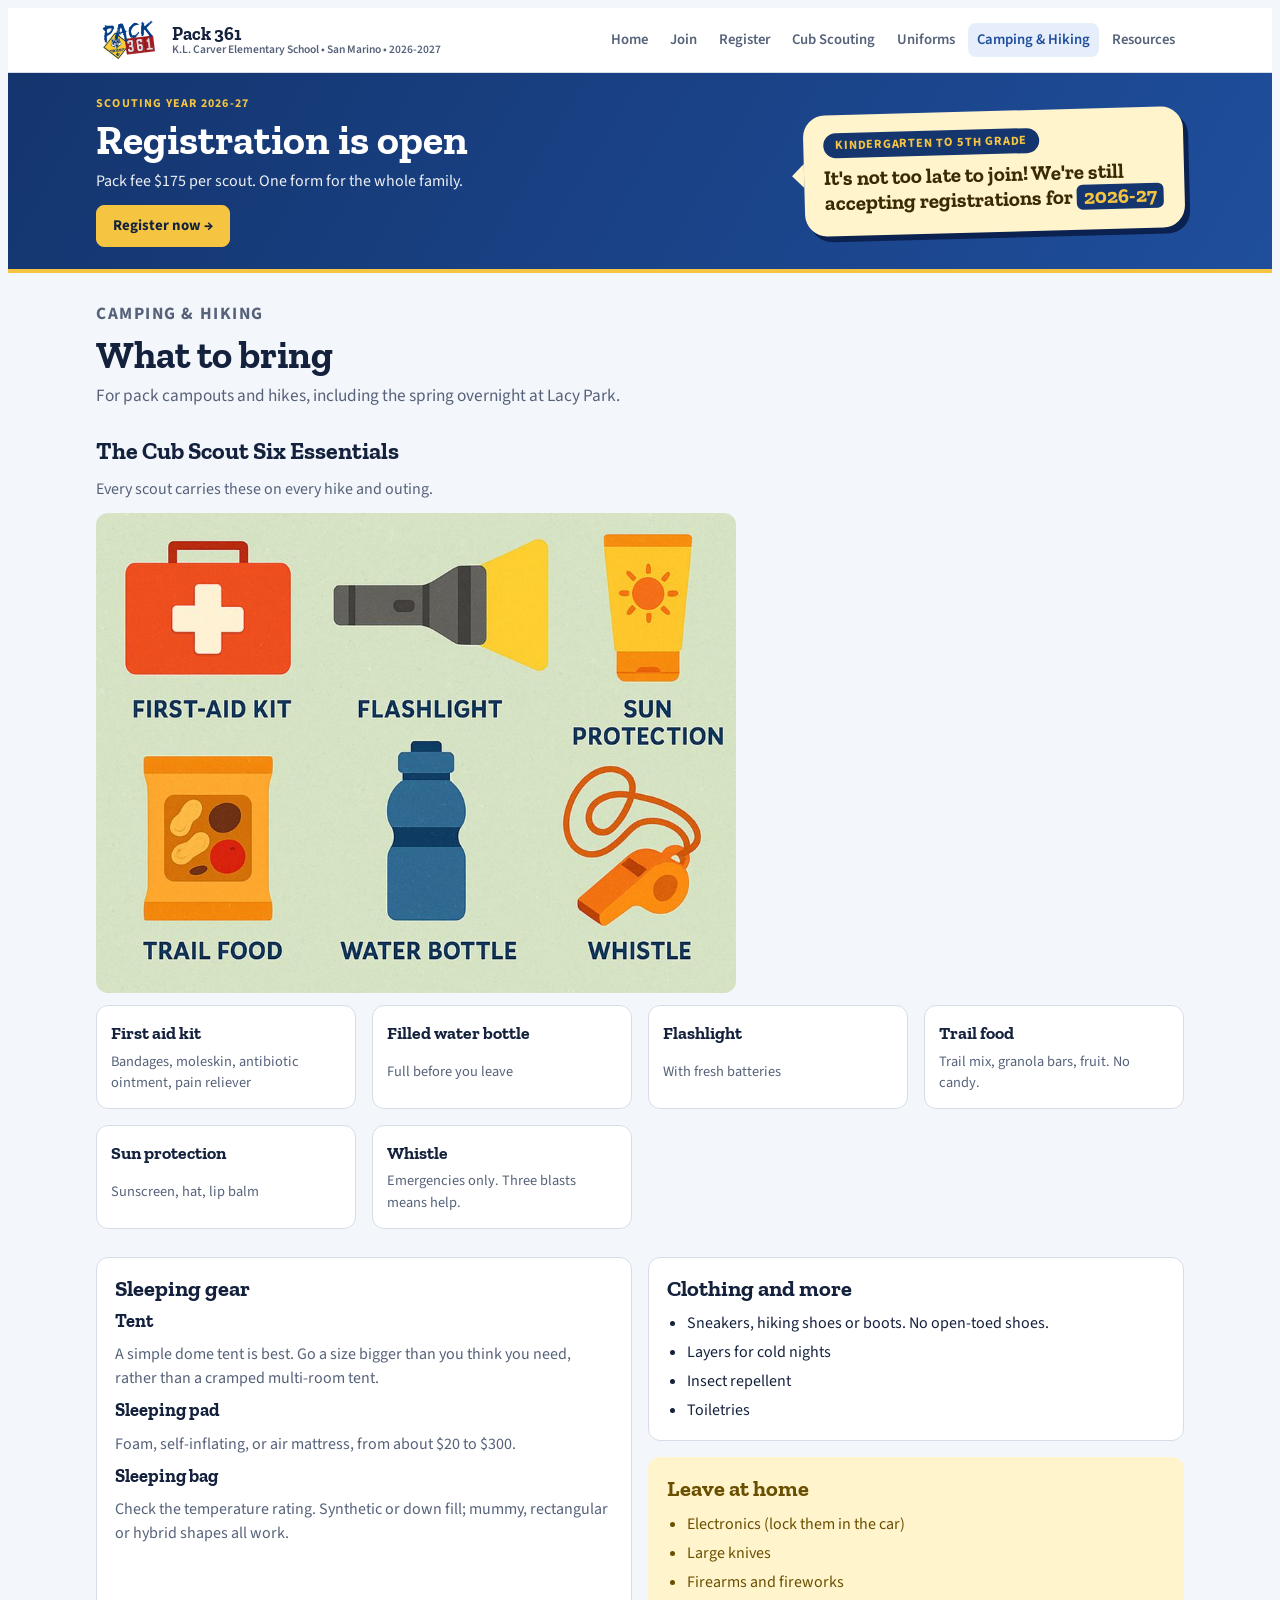
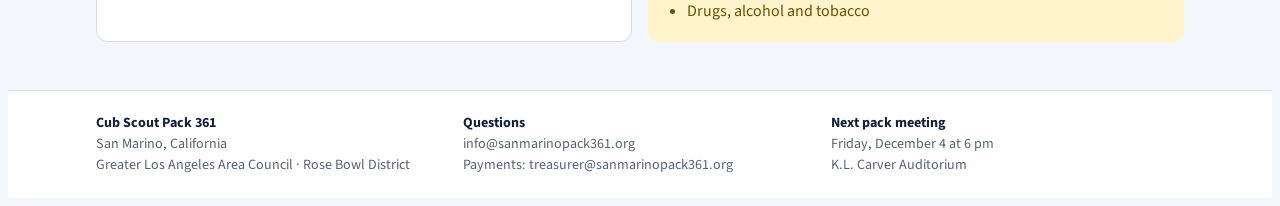
==== camping-hiking/index.html @ 8110ad8a "Add files via upload" ====
<!doctype html>
<html lang="en">
<head>
<meta charset="utf-8">
<meta name="viewport" content="width=device-width, initial-scale=1">
<title>Camping & Hiking · Pack 361</title>
<meta name="description" content="What to bring on Pack 361 campouts and hikes.">
<link rel="icon" href="/assets/logo.png">
<link rel="preconnect" href="https://fonts.googleapis.com">
<link rel="preconnect" href="https://fonts.gstatic.com" crossorigin>
<link rel="stylesheet" href="https://fonts.googleapis.com/css2?family=Zilla+Slab:wght@600;700&family=Source+Sans+3:wght@400;600;700&display=swap">
<link rel="stylesheet" href="/assets/site.css">
</head>
<body>
<header class="nav"><div class="wrap">
  <a class="brand" href="/"><img src="/assets/logo.png" alt="Pack 361 logo" width="64" height="44"><span>Pack 361<small data-school>K.L. Carver Elementary School • San Marino • 2026-2027</small></span></a>
  <button class="menu-btn" id="menuBtn" aria-expanded="false" aria-controls="links">Menu</button>
  <nav class="links" id="links" aria-label="Site"><a href="/">Home</a><a href="/join-us/">Join</a><a href="/registration/">Register</a><a href="/cub-scouting/">Cub Scouting</a><a href="/uniforms/">Uniforms</a><a href="/camping-hiking/" aria-current="page">Camping &amp; Hiking</a><a href="/pack-resources/">Resources</a></nav>
</div></header>
<section class="announce" aria-label="Registration announcement"><div class="wrap">
  <div class="a-main"><p class="a-eyebrow">Scouting year 2026-27</p><p class="a-title">Registration is open</p><p class="a-sub">Pack fee $175 per scout. One form for the whole family.</p><a class="btn a-btn" href="/registration/">Register now →</a></div>
  <div class="bubble" role="note"><span class="b-tag">Kindergarten to 5th grade</span><p class="b-text">It's not too late to join! We're still accepting registrations for <span class="pop-date">2026-27</span></p></div>
</div></section>
<main class="wrap" id="page">
 <div class="head"><p class="eyebrow">Camping &amp; Hiking</p><h1>What to bring</h1><p>For pack campouts and hikes, including the spring overnight at Lacy Park.</p></div>
 
 <div class="grid" style="gap:12px"><h2>The Cub Scout Six Essentials</h2><p class="muted">Every scout carries these on every hike and outing.</p>
  <img src="/assets/img/six-essentials.jpg" alt="The Six Essentials: first-aid kit, flashlight, sun protection, trail food, water bottle, whistle" style="display:block;width:100%;max-width:640px;height:auto;border-radius:12px">
  <div class="grid g3">
   <div class="ess"><b>First aid kit</b><p>Bandages, moleskin, antibiotic ointment, pain reliever</p></div>
   <div class="ess"><b>Filled water bottle</b><p>Full before you leave</p></div>
   <div class="ess"><b>Flashlight</b><p>With fresh batteries</p></div>
   <div class="ess"><b>Trail food</b><p>Trail mix, granola bars, fruit. No candy.</p></div>
   <div class="ess"><b>Sun protection</b><p>Sunscreen, hat, lip balm</p></div>
   <div class="ess"><b>Whistle</b><p>Emergencies only. Three blasts means help.</p></div>
  </div></div>
 <div class="grid g2">
  <div class="panel"><h2>Sleeping gear</h2>
   <h3>Tent</h3><p class="muted">A simple dome tent is best. Go a size bigger than you think you need, rather than a cramped multi-room tent.</p>
   <h3>Sleeping pad</h3><p class="muted">Foam, self-inflating, or air mattress, from about $20 to $300.</p>
   <h3>Sleeping bag</h3><p class="muted">Check the temperature rating. Synthetic or down fill; mummy, rectangular or hybrid shapes all work.</p></div>
  <div class="grid">
   <div class="panel"><h2>Clothing and more</h2><ul><li>Sneakers, hiking shoes or boots. No open-toed shoes.</li><li>Layers for cold nights</li><li>Insect repellent</li><li>Toiletries</li></ul></div>
   <div class="panel gold"><h2>Leave at home</h2><ul><li>Electronics (lock them in the car)</li><li>Large knives</li><li>Firearms and fireworks</li><li>Drugs, alcohol and tobacco</li></ul></div>
  </div>
 </div>
</main>
<footer class="site"><div class="wrap">
  <div><b>Cub Scout Pack 361</b><br>San Marino, California<br>Greater Los Angeles Area Council · Rose Bowl District</div>
  <div><b>Questions</b><br>info@sanmarinopack361.org<br>Payments: treasurer@sanmarinopack361.org</div>
  <div><b>Next pack meeting</b><br><span data-s="meetingWhen">Friday, December 4 at 6 pm</span><br><span data-s="meetingWhere">K.L. Carver Auditorium</span></div>
</div></footer>
<script src="/assets/settings.js"></script>
<script src="/assets/site.js"></script>
</body>
</html>
---- assets/site.css ----
/* Pack 361 website styles. Colors and fonts match the registration app. */
:root{
  --bg:#f3f6fa; --surface:#ffffff; --ink:#14213d; --muted:#56627a; --line:#d6dde8;
  --blue:#1f4e9c; --blue-soft:#e6eefb; --gold:#f2b705; --gold-soft:#fff4cc; --gold-ink:#6b4f00;
  --ok:#1d7a46; --ok-soft:#e3f4ea; --warn:#9a5700; --warn-soft:#fdf0dc; --on-blue:#ffffff; --photo:#c9d6ea;
  --den-b:#1f4e9c; --den-g:#8a3f8f; --camp:#1d7a46;
  --f-display:"Zilla Slab",Georgia,"Times New Roman",serif;
  --f-body:"Source Sans 3",-apple-system,"Segoe UI",Roboto,Helvetica,Arial,sans-serif;
}
@media (prefers-color-scheme: dark){:root:not([data-theme="light"]){
  --bg:#0e1420; --surface:#161f31; --ink:#e7ecf6; --muted:#9ba7be; --line:#2a3752;
  --blue:#82aaf0; --blue-soft:#1c2b48; --gold:#f5c542; --gold-soft:#3a3113; --gold-ink:#f5d67a;
  --ok:#5cc88a; --ok-soft:#15301f; --warn:#f0b35a; --warn-soft:#352812; --on-blue:#0e1420; --photo:#26344f;
  --den-b:#82aaf0; --den-g:#d79ad9; --camp:#5cc88a; color-scheme:dark}}
:root[data-theme="dark"]{
  --bg:#0e1420; --surface:#161f31; --ink:#e7ecf6; --muted:#9ba7be; --line:#2a3752;
  --blue:#82aaf0; --blue-soft:#1c2b48; --gold:#f5c542; --gold-soft:#3a3113; --gold-ink:#f5d67a;
  --ok:#5cc88a; --ok-soft:#15301f; --warn:#f0b35a; --warn-soft:#352812; --on-blue:#0e1420; --photo:#26344f;
  --den-b:#82aaf0; --den-g:#d79ad9; --camp:#5cc88a; color-scheme:dark}
*{box-sizing:border-box}
body{background:var(--bg);color:var(--ink);font-family:var(--f-body);font-size:16px;line-height:1.5}
h1,h2,h3,h4{font-family:var(--f-display);text-wrap:balance;margin:0;line-height:1.15}
p{margin:0} a{color:var(--blue)} button{font:inherit}
ul,ol{margin:0;padding-left:20px}
:focus-visible{outline:2px solid var(--blue);outline-offset:2px}
.wrap{max-width:1120px;margin:0 auto;padding-inline:16px}
.muted{color:var(--muted)}
.eyebrow{font-size:.75rem;letter-spacing:.09em;text-transform:uppercase;font-weight:700;color:var(--muted)}

/* site chrome */
.nav{background:var(--surface);border-bottom:1px solid var(--line);position:sticky;top:env(safe-area-inset-top,0px);z-index:5}
.nav .wrap{display:flex;flex-wrap:wrap;gap:8px 18px;align-items:center;justify-content:space-between;padding-block:10px}
.brand{display:flex;gap:10px;align-items:center;text-decoration:none;color:var(--ink);font-family:var(--f-display);font-weight:700;font-size:1.15rem;line-height:1.1}
.brand small{display:block;font-family:var(--f-body);font-weight:600;font-size:.72rem;color:var(--muted)}
.brand img{height:44px;width:auto;background:#fff;border-radius:8px;padding:2px 4px}
.links{display:flex;flex-wrap:wrap;gap:2px 4px}
.links a{color:var(--muted);font-weight:600;font-size:.92rem;text-decoration:none;padding:6px 9px;border-radius:8px}
.links a:hover{color:var(--ink);background:var(--bg)}
.links a[aria-current="page"]{color:var(--blue);background:var(--blue-soft)}
main.wrap{padding-block:28px 48px;display:grid;gap:28px}
footer.site{border-top:1px solid var(--line);background:var(--surface);font-size:.88rem;color:var(--muted)}
footer.site .wrap{display:grid;gap:14px;grid-template-columns:repeat(auto-fit,minmax(200px,1fr));padding-block:22px}
footer.site b{color:var(--ink)}

/* building blocks */
.head{display:grid;gap:6px;max-width:70ch}
.head h1{font-size:clamp(1.8rem,4.5vw,2.4rem)}
.head p{font-size:1.08rem;color:var(--muted)}
.grid{display:grid;gap:16px;min-width:0}
.g2{grid-template-columns:repeat(auto-fit,minmax(min(100%,320px),1fr))}
.g3{grid-template-columns:repeat(auto-fit,minmax(min(100%,240px),1fr))}
.g4{grid-template-columns:repeat(auto-fit,minmax(min(100%,190px),1fr))}
.side{grid-template-columns:minmax(0,1fr) 300px;align-items:start}
.sub{grid-template-columns:200px minmax(0,1fr);align-items:start}
.panel{border:1px solid var(--line);border-radius:12px;padding:18px;background:var(--surface);display:grid;gap:10px;align-content:start;min-width:0}
.panel.soft{background:var(--blue-soft);border-color:transparent}
.panel.gold{background:var(--gold-soft);border-color:transparent;color:var(--gold-ink)}
.panel h2{font-size:1.4rem}
.panel h3{font-size:1.15rem}
.panel .hrow{display:flex;justify-content:space-between;align-items:baseline;gap:10px;flex-wrap:wrap}
.panel .hrow a{font-weight:600;font-size:.9rem}
.panel ul{display:grid;gap:5px}
.btn{display:inline-flex;align-items:center;gap:6px;font-weight:700;font-size:.93rem;border-radius:8px;padding:9px 16px;border:1px solid var(--blue);background:var(--blue);color:var(--on-blue);text-decoration:none;width:max-content;max-width:100%;cursor:pointer}
.btn.gold{background:var(--gold);border-color:var(--gold);color:#3a2a00}
.btn.ghost{background:transparent;color:var(--blue)}
.btns{display:flex;flex-wrap:wrap;gap:10px}
.photo{background:repeating-linear-gradient(135deg,var(--photo) 0 12px,transparent 12px 24px),var(--blue-soft);border-radius:10px;display:grid;place-items:center;color:var(--muted);font-size:.8rem;font-weight:600;min-height:140px;text-align:center;padding:10px}
.ev{display:grid;grid-template-columns:54px minmax(0,1fr);gap:12px;align-items:center;padding-block:10px;border-bottom:1px solid var(--line)}
.ev:last-child{border-bottom:0}
.date{border-radius:8px;background:var(--blue-soft);color:var(--blue);text-align:center;padding:4px 0;font-weight:700;line-height:1.1}
.date small{display:block;font-size:.68rem;letter-spacing:.08em;text-transform:uppercase}
.date b{font-family:var(--f-display);font-size:1.35rem}
.ev p{font-size:.88rem;color:var(--muted)}
.dot{display:inline-block;width:9px;height:9px;border-radius:50%;margin-right:6px;vertical-align:1px}
.ql{display:grid;gap:2px}
.ql a{display:flex;justify-content:space-between;gap:8px;padding:9px 10px;border-radius:8px;font-weight:600;font-size:.94rem;color:var(--ink);text-decoration:none}
.ql a:nth-child(odd){background:var(--bg)}
.ql a:hover{color:var(--blue)}
.ql a span{color:var(--muted)}
table.t{width:100%;border-collapse:collapse;font-size:.92rem;font-variant-numeric:tabular-nums}
.t th,.t td{padding:9px 10px;border-bottom:1px solid var(--line);text-align:left;vertical-align:top}
.t th{font-size:.72rem;letter-spacing:.07em;text-transform:uppercase;color:var(--muted)}
.t td.amt{text-align:right;font-weight:700;white-space:nowrap}
.t .desc{display:block;color:var(--muted);font-size:.86rem}
.tw{overflow-x:auto}
.badge{width:44px;height:44px;border-radius:50%;display:grid;place-items:center;font-family:var(--f-display);font-weight:700;font-size:.85rem;background:#1f4e9c;color:#f5c542;border:3px solid #f5c542;flex:none}
.subnav{display:grid;gap:2px;position:sticky;top:calc(env(safe-area-inset-top,0px) + 80px)}
.subnav a{padding:8px 10px;border-radius:8px;color:var(--muted);font-weight:600;font-size:.93rem;text-decoration:none}
.subnav a:hover{background:var(--surface);color:var(--ink)}
.sec{display:grid;gap:12px;scroll-margin-top:90px}
.sec + .sec{padding-top:22px;border-top:1px solid var(--line)}
.sec h2{font-size:1.5rem}
.sec p{max-width:68ch}
.chips{display:flex;flex-wrap:wrap;gap:6px}
.chips button{border:1px solid var(--line);background:var(--surface);color:var(--ink);border-radius:8px;padding:6px 12px;font-weight:600;font-size:.9rem;cursor:pointer}
.chips button[aria-pressed="true"]{background:var(--ink);color:var(--surface);border-color:var(--ink)}
.pill{display:inline-block;font-size:.74rem;font-weight:700;border-radius:999px;padding:2px 9px}
.pill.b{background:var(--blue-soft);color:var(--den-b)} .pill.g{background:var(--blue-soft);color:var(--den-g)}
.steps{display:grid;gap:12px;counter-reset:s}
.step{display:grid;grid-template-columns:36px minmax(0,1fr);gap:12px;align-items:start}
.step::before{counter-increment:s;content:counter(s);width:32px;height:32px;border-radius:50%;background:var(--gold);color:#3a2a00;display:grid;place-items:center;font-weight:700}
.step div{display:grid;gap:4px}
.ess{display:grid;gap:4px;padding:14px;border-radius:12px;border:1px solid var(--line);background:var(--surface)}
.ess b{font-family:var(--f-display);font-size:1.1rem}
.ess p{font-size:.9rem;color:var(--muted)}
.cal{display:grid;grid-template-columns:repeat(7,minmax(0,1fr));border:1px solid var(--line);border-radius:10px;overflow:hidden;font-size:.8rem;background:var(--surface)}
.cal .dh{padding:6px;text-align:center;font-weight:700;color:var(--muted);background:var(--bg);border-bottom:1px solid var(--line);font-size:.72rem;letter-spacing:.06em;text-transform:uppercase}
.cal .d{min-height:78px;padding:4px 5px;border-right:1px solid var(--line);border-bottom:1px solid var(--line);display:grid;align-content:start;gap:3px;min-width:0}
.cal .d:nth-child(7n){border-right:0}
.cal .d.x{background:var(--bg)}
.cal .n{font-weight:700;color:var(--muted);font-variant-numeric:tabular-nums}
.cal .e{border-radius:4px;padding:1px 4px;font-size:.72rem;font-weight:600;color:#fff;white-space:nowrap;overflow:hidden;text-overflow:ellipsis}
.address{font-style:normal;line-height:1.45}
.copy{display:flex;flex-wrap:wrap;gap:8px;align-items:center}
.copy code{background:var(--bg);border:1px solid var(--line);border-radius:6px;padding:3px 8px;user-select:all;font-size:.9rem}

/* featured registration announcement */
.announce{background:linear-gradient(120deg,#14356e,#1f4e9c);color:#fff;border-bottom:4px solid #f5c542}
.announce .wrap{display:grid;grid-template-columns:minmax(0,1fr) minmax(0,380px);gap:20px 32px;align-items:center;padding-block:22px}
.a-main{display:grid;gap:6px;justify-items:start}
.a-eyebrow{font-size:.75rem;letter-spacing:.1em;text-transform:uppercase;font-weight:700;color:#f5c542}
.a-title{font-family:var(--f-display);font-weight:700;font-size:clamp(1.8rem,4.5vw,2.6rem);line-height:1.05}
.a-sub{opacity:.92}
.a-btn{background:#f5c542;border-color:#f5c542;color:#14213d;margin-top:6px}
.bubble{position:relative;background:#fff4cc;color:#3a2a00;border-radius:22px;padding:18px 20px 20px;display:grid;gap:8px;box-shadow:5px 6px 0 #0b2250;transform:rotate(-1.5deg)}
.bubble::after{content:"";position:absolute;left:-12px;top:50%;margin-top:-12px;border:12px solid transparent;border-right-color:#fff4cc;border-left:0}
.b-tag{justify-self:start;background:#14356e;color:#f5c542;font-weight:700;font-size:.78rem;letter-spacing:.06em;text-transform:uppercase;border-radius:999px;padding:3px 12px}
.b-text{font-family:var(--f-display);font-weight:700;font-size:1.3rem;line-height:1.2;text-wrap:balance}
.regapp{display:block;width:100%;border:0;min-height:600px;scroll-margin-top:100px;background:var(--bg)}
@media (max-width:820px){ .announce .wrap{grid-template-columns:minmax(0,1fr)} .bubble{transform:none} .bubble::after{left:28px;top:-12px;margin-top:0;border:12px solid transparent;border-bottom-color:#fff4cc;border-top:0} }
@media (prefers-reduced-motion:reduce){ .bubble{transform:none} }
.announce.compact .wrap{padding-block:12px;grid-template-columns:minmax(0,1fr) auto;gap:10px 24px}
.announce.compact .a-title{font-size:1.5rem}
.announce.compact .a-sub{font-size:.92rem}
.announce.compact .a-btn{display:none}
.announce.compact .bubble{transform:none;padding:10px 14px;border-radius:14px;gap:4px;max-width:420px}
.announce.compact .b-text{font-size:1rem}
.announce.compact .bubble::after{display:none}
@media (max-width:820px){ .announce.compact .wrap{grid-template-columns:minmax(0,1fr)} }

.pop-date{display:inline-block;background:#14356e;color:#f5c542;border-radius:6px;padding:0 7px;white-space:nowrap;font-weight:700}
.nextmtg{font-family:var(--f-display);font-size:1.3rem;font-weight:700}
.t.cost td{padding:8px 4px}
.t.cost tr.disc td.amt{color:var(--ok)}
.t.cost tr.sub td{border-top:2px solid var(--ink);font-size:1.05rem}

.pic{display:block;width:100%;aspect-ratio:4/3;object-fit:cover;border-radius:10px;max-width:100%}
.hero-pic{aspect-ratio:3/2;border-radius:14px}

.cardpic{display:block;width:100%;aspect-ratio:4/3;object-fit:cover;border-radius:10px;min-height:0}
.cardpic.contain{object-fit:contain;background:#fff}

@media (max-width:820px){ .side,.sub{grid-template-columns:minmax(0,1fr)} .subnav{position:static;display:flex;flex-wrap:wrap} .cal .d{min-height:56px} .cal .e{font-size:0;height:6px;padding:0} }

/* phone menu */
.menu-btn{display:none;margin-left:auto;border:1px solid var(--line);background:var(--surface);color:var(--ink);border-radius:8px;padding:6px 12px;font-weight:700;cursor:pointer}
@media (max-width:820px){
 .menu-btn{display:inline-flex}
 .nav .wrap{flex-wrap:wrap}
 .links{display:none;width:100%;flex-direction:column;padding-bottom:8px}
 .links.open{display:flex}
 .links a{padding:10px 12px}
 .brand small{font-size:.66rem}
}
.tile-aol{display:grid;place-items:center;background:#d8c9a3;color:#3b3220;font-family:var(--f-display);font-weight:700;font-size:1.3rem;text-align:center}
.reg-fallback{font-size:.9rem;color:var(--muted);text-align:center;padding-block:8px}
[hidden]{display:none!important}
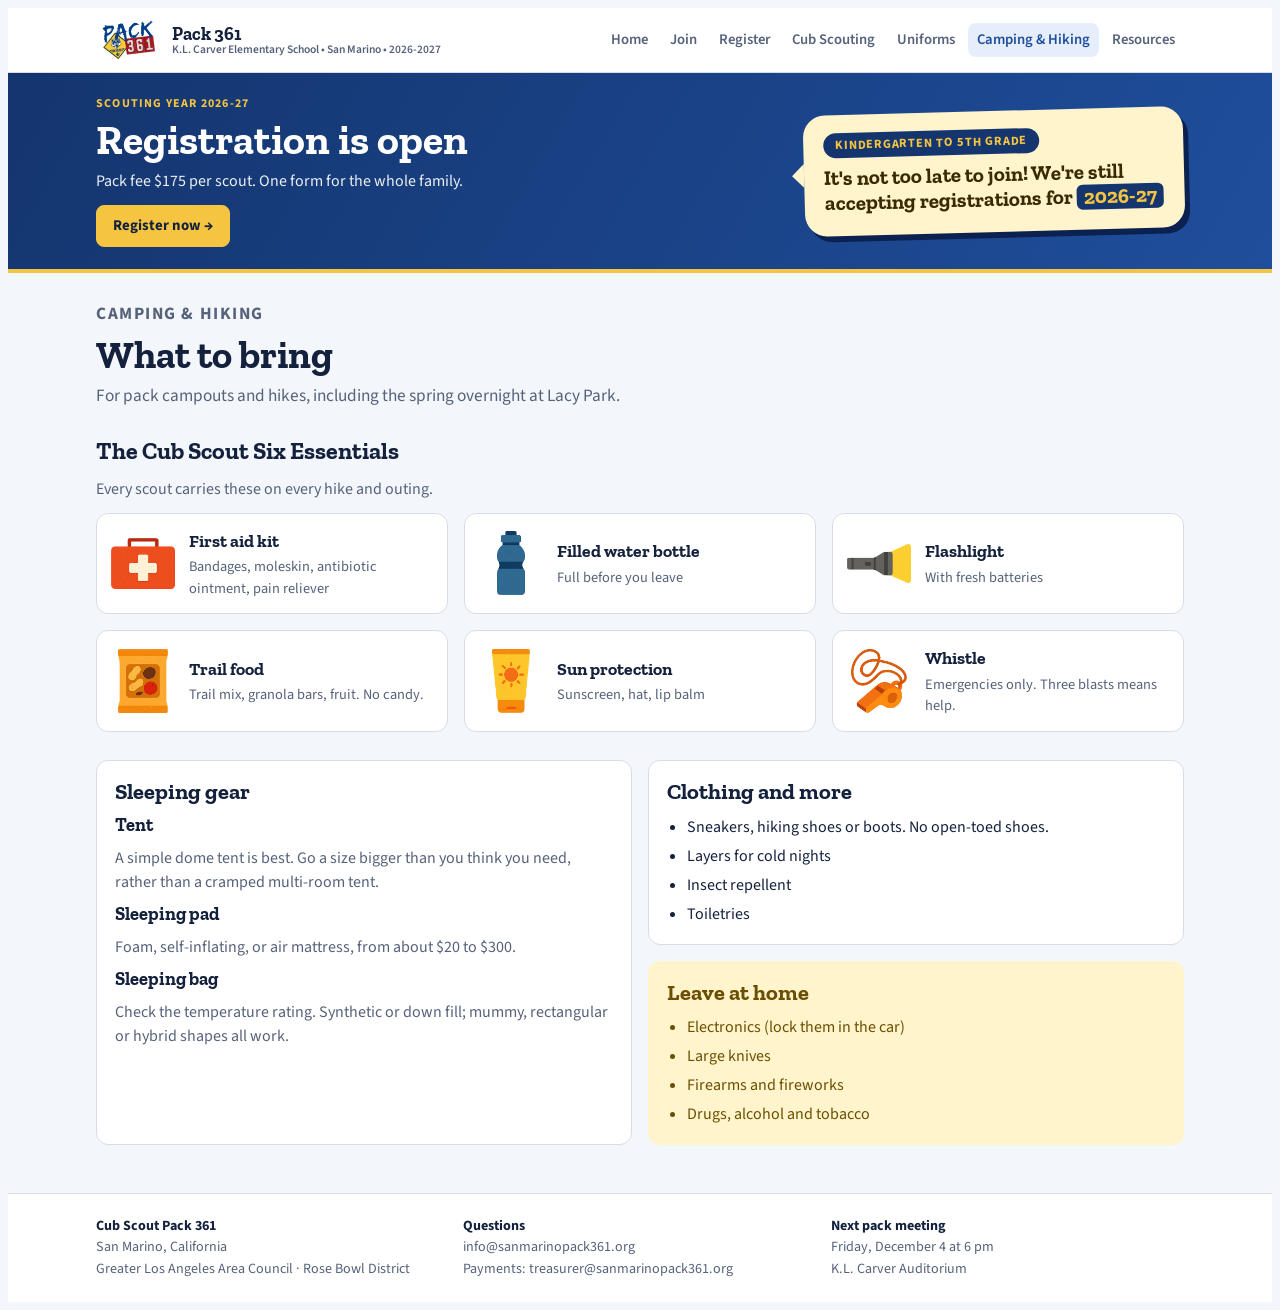
==== commit 38861fe0: "Add files via upload" ====
--- a/camping-hiking/index.html
+++ b/camping-hiking/index.html
@@ -25,14 +25,13 @@
  <div class="head"><p class="eyebrow">Camping &amp; Hiking</p><h1>What to bring</h1><p>For pack campouts and hikes, including the spring overnight at Lacy Park.</p></div>
  
  <div class="grid" style="gap:12px"><h2>The Cub Scout Six Essentials</h2><p class="muted">Every scout carries these on every hike and outing.</p>
-  <img src="/assets/img/six-essentials.jpg" alt="The Six Essentials: first-aid kit, flashlight, sun protection, trail food, water bottle, whistle" style="display:block;width:100%;max-width:640px;height:auto;border-radius:12px">
-  <div class="grid g3">
-   <div class="ess"><b>First aid kit</b><p>Bandages, moleskin, antibiotic ointment, pain reliever</p></div>
-   <div class="ess"><b>Filled water bottle</b><p>Full before you leave</p></div>
-   <div class="ess"><b>Flashlight</b><p>With fresh batteries</p></div>
-   <div class="ess"><b>Trail food</b><p>Trail mix, granola bars, fruit. No candy.</p></div>
-   <div class="ess"><b>Sun protection</b><p>Sunscreen, hat, lip balm</p></div>
-   <div class="ess"><b>Whistle</b><p>Emergencies only. Three blasts means help.</p></div>
+  <div class="grid ess-grid">
+   <div class="ess"><img src="/assets/img/essentials/first-aid.png" alt="" width="64" height="64"><div><b>First aid kit</b><p>Bandages, moleskin, antibiotic ointment, pain reliever</p></div></div>
+   <div class="ess"><img src="/assets/img/essentials/water.png" alt="" width="64" height="64"><div><b>Filled water bottle</b><p>Full before you leave</p></div></div>
+   <div class="ess"><img src="/assets/img/essentials/flashlight.png" alt="" width="64" height="64"><div><b>Flashlight</b><p>With fresh batteries</p></div></div>
+   <div class="ess"><img src="/assets/img/essentials/trail-food.png" alt="" width="64" height="64"><div><b>Trail food</b><p>Trail mix, granola bars, fruit. No candy.</p></div></div>
+   <div class="ess"><img src="/assets/img/essentials/sun.png" alt="" width="64" height="64"><div><b>Sun protection</b><p>Sunscreen, hat, lip balm</p></div></div>
+   <div class="ess"><img src="/assets/img/essentials/whistle.png" alt="" width="64" height="64"><div><b>Whistle</b><p>Emergencies only. Three blasts means help.</p></div></div>
   </div></div>
  <div class="grid g2">
   <div class="panel"><h2>Sleeping gear</h2>
--- a/assets/site.css
+++ b/assets/site.css
@@ -100,9 +100,14 @@
 .step{display:grid;grid-template-columns:36px minmax(0,1fr);gap:12px;align-items:start}
 .step::before{counter-increment:s;content:counter(s);width:32px;height:32px;border-radius:50%;background:var(--gold);color:#3a2a00;display:grid;place-items:center;font-weight:700}
 .step div{display:grid;gap:4px}
-.ess{display:grid;gap:4px;padding:14px;border-radius:12px;border:1px solid var(--line);background:var(--surface)}
+.ess{display:grid;grid-template-columns:64px 1fr;gap:14px;align-items:center;padding:14px;border-radius:12px;border:1px solid var(--line);background:var(--surface)}
 .ess b{font-family:var(--f-display);font-size:1.1rem}
 .ess p{font-size:.9rem;color:var(--muted)}
+.ess-grid{grid-template-columns:repeat(3,1fr)}
+@media (max-width:860px){.ess-grid{grid-template-columns:repeat(2,1fr)}}
+@media (max-width:560px){.ess-grid{grid-template-columns:1fr}}
+.ess img{width:64px;height:64px;object-fit:contain}
+.ess b{display:block;margin-bottom:2px}
 .cal{display:grid;grid-template-columns:repeat(7,minmax(0,1fr));border:1px solid var(--line);border-radius:10px;overflow:hidden;font-size:.8rem;background:var(--surface)}
 .cal .dh{padding:6px;text-align:center;font-weight:700;color:var(--muted);background:var(--bg);border-bottom:1px solid var(--line);font-size:.72rem;letter-spacing:.06em;text-transform:uppercase}
 .cal .d{min-height:78px;padding:4px 5px;border-right:1px solid var(--line);border-bottom:1px solid var(--line);display:grid;align-content:start;gap:3px;min-width:0}
